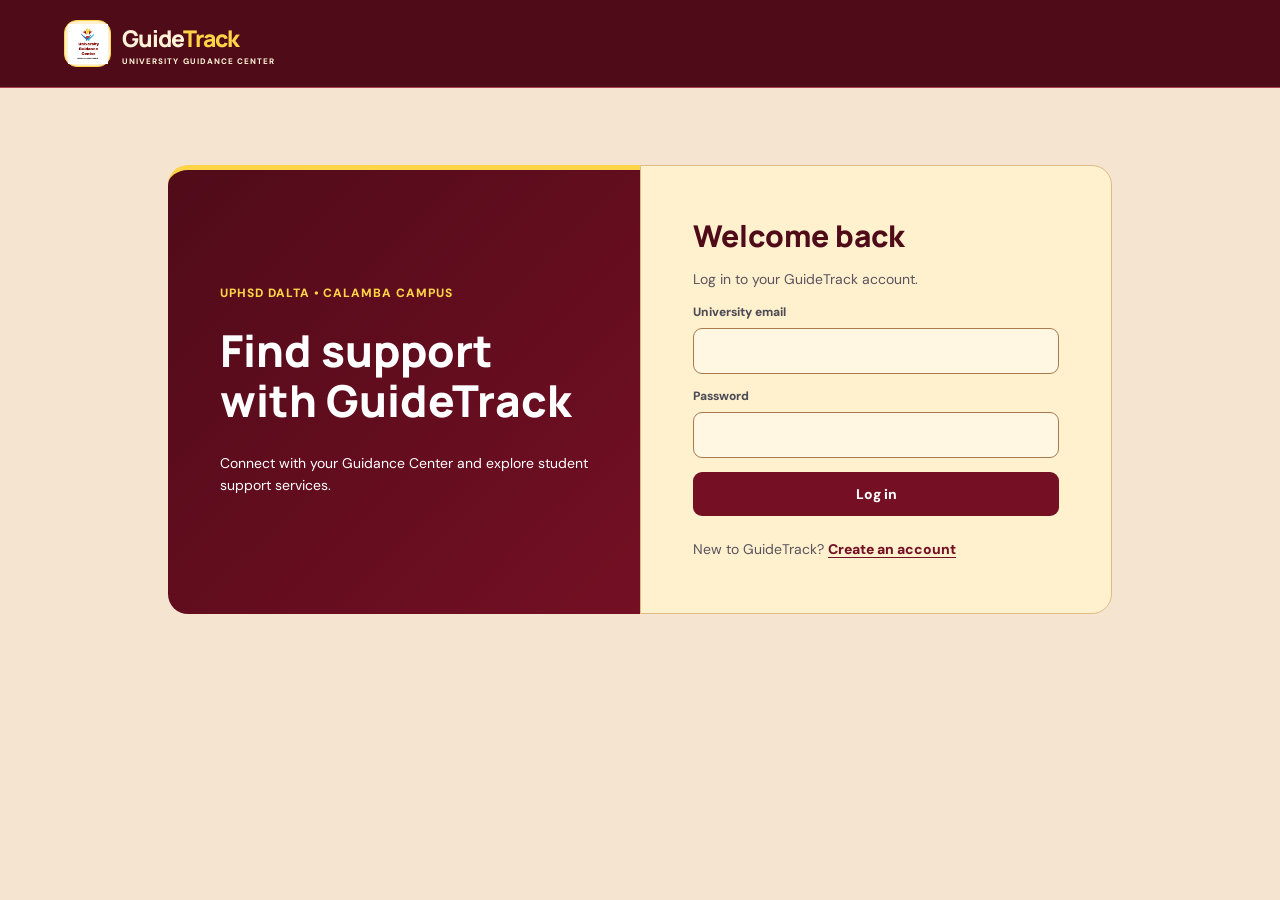
==== login.html @ 95c7043b "Require authenticated sessions before serving GuideTrack" ====
<!doctype html>
<html lang="en">
<head>
<meta charset="UTF-8">
<meta name="viewport" content="width=device-width, initial-scale=1">
<meta name="theme-color" content="#740f24">
<title>Log in | GuideTrack</title>
<meta name="description" content="GuideTrack guidance management portal for UPHSD Calamba">
<link rel="preconnect" href="https://fonts.googleapis.com">
<link rel="preconnect" href="https://fonts.gstatic.com" crossorigin>
<link href="https://fonts.googleapis.com/css2?family=DM+Sans:wght@400;500;600;700&family=Manrope:wght@400;500;600;700;800&display=swap" rel="stylesheet">
<link rel="stylesheet" href="styles.css?v=maroon-yellow">
  <link rel="stylesheet" href="auth.css"></head>
<body class="auth-page">
  <header class="auth-header">
    <a class="brand" href="index.html">
      <span class="brand-icon"><img src="guidance-logo.png" alt="" width="40" height="40"></span>
      <span><strong>Guide<span>Track</span></strong><small>UNIVERSITY GUIDANCE CENTER</small></span>
    </a>
  </header>
  <main class="auth-layout">
    <aside class="auth-campus">
      <p>UPHSD DALTA <span aria-hidden="true">&bull;</span> CALAMBA CAMPUS</p>
      <h2>Find support with GuideTrack</h2>
      <p>Connect with your Guidance Center and explore student support services.</p>
    </aside>
    <section class="auth-card" aria-labelledby="auth-title">
      <h1 id="auth-title">Welcome back</h1>
      <p class="auth-intro">Log in to your GuideTrack account.</p>
      <form id="auth-form" method="post" action="/auth/login">
        <div class="field">
          <label for="email">University email</label>
          <input id="email" name="email" type="email" autocomplete="email" required>
        </div>
        <div class="field">
          <label for="password">Password</label>
          <input id="password" name="password" type="password" autocomplete="current-password" required>
        </div>
        <button type="submit" class="btn maroon">Log in</button>
        <p id="auth-status" role="status" hidden></p>
      </form>
      <p class="auth-switch">New to GuideTrack? <a class="auth-link" href="signup.html">Create an account</a></p>
    </section>
  </main>
  <script src="auth.js?v=account" defer></script>
</body>
</html>
---- styles.css ----
:root {
  --maroon-deep: #500b19;
  --maroon: #740f24;
  --maroon-accent: #932039;
  --gold: #f2cb72;
  --gold-ink: #835813;
}
*{box-sizing:border-box}html{scroll-behavior:smooth}body{margin:0;background:#f7f7f8;color:#24252c;font-family:'DM Sans',sans-serif;font-size:14px}a{text-decoration:none;color:inherit}button,input,select,textarea{font:inherit}button{cursor:pointer}.app{min-height:100vh;display:flex}.sidebar{width:262px;flex:none;background:#fff;border-right:1px solid #ececf0;padding:29px 19px 18px;display:flex;flex-direction:column;position:sticky;top:0;height:100vh;z-index:10}.brand{display:flex;align-items:center;gap:11px;padding:0 5px}.brand-icon{height:47px;width:47px;border:1px solid #eee1e5;border-radius:13px;display:grid;place-items:center;background:#fff}.brand-icon img{width:40px;height:40px;object-fit:contain}.brand strong{font:800 23px Manrope,sans-serif;letter-spacing:-1px;color:var(--maroon)}.brand strong span{color:var(--gold-ink)}.brand small{display:block;color:#9a9ba4;font-size:8px;font-weight:800;letter-spacing:1.05px;margin-top:2px}.campus{margin:28px 4px 32px;background:#fbf5f6;color:var(--maroon);border-radius:8px;padding:12px;font-size:10px;font-weight:800;letter-spacing:.8px;text-align:center}.campus span{color:var(--gold-ink)}.nav-label{font-size:10px;color:#aaaab3;font-weight:800;letter-spacing:1.5px;margin:0 12px 13px}nav{display:grid;gap:6px}nav a{padding:13px 14px;border-radius:9px;color:#70717d;font-weight:700;display:flex;gap:13px;align-items:center}nav a span{font-size:20px;width:22px;text-align:center;font-weight:400}nav a:hover{background:#faf2f4;color:var(--maroon)}nav a.active{background:var(--maroon);color:#fff;box-shadow:0 6px 14px #740f2426}.side-bottom{margin-top:auto}.support{background:#faf1f3;border:1px solid #f2e2e7;border-radius:14px;padding:18px}.support-icon{font-size:25px;color:var(--maroon)}.support strong{display:block;color:var(--maroon-deep);font-size:13px;margin:7px 0}.support p{color:#877780;font-size:12px;line-height:1.6}.support a{color:var(--maroon);font-weight:800;font-size:12px}.support a span{margin-left:6px}.side-footer{font-size:10px;color:#aaa;text-align:center;margin-top:22px}.main-wrap{flex:1;min-width:0}.topbar{height:77px;background:#fff;border-bottom:1px solid #ececf0;display:flex;align-items:center;justify-content:space-between;padding:0 42px;gap:16px}.breadcrumbs{font-size:12px;color:#9b9ca5}.breadcrumbs span{margin:0 10px;color:#d3d3d9}.breadcrumbs strong{color:#444651}.top-right{display:flex;align-items:center;gap:18px}.preview-tag{font-size:10px;letter-spacing:1px;font-weight:800;color:#995d2d;background:#fff6e9;padding:8px 11px;border-radius:20px}.user-dot{width:35px;height:35px;border-radius:50%;display:grid;place-items:center;background:#f0e4e7;color:var(--maroon);font-weight:800}.menu{display:none;background:none;border:0;font-size:23px}.content{max-width:1500px;padding:36px 42px 65px;margin:auto;min-height:calc(100vh - 130px)}.eyebrow{color:var(--maroon-accent);font-size:11px;letter-spacing:1.8px;font-weight:800;text-transform:uppercase}.page-title{font:800 clamp(26px,3vw,35px) Manrope,sans-serif;letter-spacing:-1.2px;margin:8px 0}.subtitle{color:#858692;font-size:14px;line-height:1.7}.hero{min-height:274px;background:linear-gradient(110deg,var(--maroon-deep),var(--maroon) 70%,var(--maroon-accent));color:#fff;border-radius:20px;position:relative;overflow:hidden;padding:39px 44px;display:flex;align-items:center;margin-bottom:28px}.hero:before,.hero:after{content:'';position:absolute;border:1px solid #ffffff1c;border-radius:50%;width:470px;height:470px;right:-100px;top:-220px}.hero:after{width:330px;height:330px;right:50px;top:-130px}.hero-copy{position:relative;z-index:1;max-width:660px}.hero .eyebrow{color:var(--gold)}.hero h1{font:800 clamp(27px,3vw,39px) Manrope,sans-serif;letter-spacing:-1.2px;margin:12px 0}.hero p{color:#f4dce3;line-height:1.7;max-width:560px}.hero .btn{margin-top:13px}.btn{display:inline-flex;align-items:center;justify-content:center;gap:9px;border:0;border-radius:9px;padding:12px 17px;font-weight:800;font-size:12px;transition:.15s}.btn:hover{transform:translateY(-1px)}.btn.gold{background:var(--gold);color:var(--maroon-deep)}.btn.maroon{background:var(--maroon);color:#fff}.btn.light{background:#f9f0f2;color:var(--maroon)}.btn.outline{border:1px solid #e9dfe2;color:var(--maroon);background:#fff}.section-title{font:800 19px Manrope,sans-serif;letter-spacing:-.6px;margin:0}.section-heading{display:flex;justify-content:space-between;align-items:center;margin:31px 0 17px;gap:12px}.section-heading a{color:var(--maroon);font-weight:800;font-size:12px}.grid{display:grid;gap:17px}.grid.three{grid-template-columns:repeat(3,minmax(0,1fr))}.grid.four{grid-template-columns:repeat(4,minmax(0,1fr))}.tile,.panel{background:#fff;border:1px solid #ebebef;border-radius:14px;padding:23px;box-shadow:0 4px 14px #20202a05}.tile{display:block;transition:.2s}.tile:hover{border-color:#e6c6ce;transform:translateY(-3px);box-shadow:0 12px 24px #20202a0b}.tile-icon{width:43px;height:43px;background:#f9eff2;color:var(--maroon-accent);border-radius:11px;display:grid;place-items:center;font-size:24px;margin-bottom:20px}.tile h3{font:800 15px Manrope,sans-serif;margin:0 0 9px}.tile p{font-size:12px;color:#92939c;line-height:1.7;margin:0}.tile .arrow{display:block;color:var(--maroon-accent);font-size:20px;margin-top:13px}.two-col{display:grid;grid-template-columns:1.3fr 1fr;gap:18px}.announcement{display:flex;gap:15px;align-items:start;padding:17px 0;border-bottom:1px solid #f0f0f2}.announcement:last-child{border:0}.announcement .date{background:#fbf2f4;color:var(--maroon);padding:9px;border-radius:8px;font-size:11px;text-align:center;font-weight:800;min-width:52px}.announcement strong{display:block;font-size:13px}.announcement p{color:#92939c;font-size:12px;line-height:1.6;margin:6px 0}.steps{display:grid;gap:15px}.step{display:flex;align-items:start;gap:14px}.step b{background:#f8eef1;color:var(--maroon);border-radius:9px;padding:10px 14px}.step strong{display:block;margin:2px 0 4px}.step p{margin:0;color:#92939c;font-size:12px;line-height:1.6}.team-grid{display:grid;grid-template-columns:repeat(4,minmax(0,1fr));gap:19px}.person{background:#fff;border:1px solid #ededf0;border-radius:15px;overflow:hidden}.portrait{height:260px;background:#f4edf0;overflow:hidden}.portrait img{width:100%;height:100%;object-fit:cover;object-position:center top}.person-body{padding:18px}.person-body h3{font:800 14px Manrope,sans-serif;margin:0 0 7px;line-height:1.5}.role{font-size:12px;font-weight:800;color:var(--maroon-accent)}.person-body p{font-size:11px;color:#8b8b95;line-height:1.65;min-height:32px}.person .btn{width:100%;margin-top:8px}.form-grid{display:grid;grid-template-columns:1fr 1fr;gap:17px}.field{display:grid;gap:8px}.field.full{grid-column:1/-1}.field label{font-size:12px;color:#4c4b55;font-weight:800}.field input,.field select,.field textarea{border:1px solid #e4e3e9;border-radius:9px;padding:13px;background:#fff;outline:none;width:100%;color:#353541}.field input:focus,.field select:focus,.field textarea:focus{border-color:var(--maroon-accent);box-shadow:0 0 0 3px #93203926}.field textarea{min-height:110px;resize:vertical}.note{border-radius:10px;padding:13px 16px;background:#fff7e9;color:#906a31;font-size:12px;line-height:1.6;margin:20px 0}.empty{padding:30px;text-align:center;color:#96969f;border:1px dashed #dedee3;border-radius:12px;background:#fff}.page-intro{margin-bottom:26px}.footer{border-top:1px solid #eee;padding:22px 42px;color:#a4a4ac;font-size:11px;display:flex;justify-content:space-between;gap:15px}#toast{position:fixed;right:24px;bottom:24px;background:#342b30;color:white;padding:14px 20px;border-radius:11px;box-shadow:0 12px 35px #0002;display:none;z-index:99;max-width:350px}.resources{display:grid;grid-template-columns:repeat(2,1fr);gap:16px}.resource{padding:20px;border:1px solid #eee;background:#fff;border-radius:13px}.resource h3{font:800 15px Manrope;margin:0 0 9px}.resource p{color:#888;font-size:12px;line-height:1.6}@media(max-width:1100px){.team-grid{grid-template-columns:repeat(2,1fr)}.grid.three{grid-template-columns:repeat(2,1fr)}}@media(max-width:760px){.sidebar{position:fixed;transform:translateX(-105%);transition:.2s;box-shadow:0 10px 50px #0002}.sidebar.open{transform:translateX(0)}.menu{display:block}.topbar{padding:0 18px;height:66px}.breadcrumbs{flex:1}.content{padding:23px 17px 45px}.hero{padding:29px 24px;min-height:300px}.hero h1{font-size:29px}.grid.three,.two-col,.team-grid,.form-grid,.resources{grid-template-columns:1fr}.field.full{grid-column:auto}.portrait{height:350px}.footer{padding:18px;display:block;line-height:1.7}.preview-tag{display:none}}
/* GuideTrack brand surfaces shared by the workspace and account pages. */
:root {
  --gold: #ffd447;
  --gold-ink: #714701;
  --canvas: #f5e5d0;
  --surface: #fff0ce;
  --surface-muted: #f7ddb0;
  --surface-border: #dfba86;
  --maroon-border: #a94054;
  --on-maroon: #fff2d6;
}

body { background: var(--canvas); }

.sidebar, .topbar, .footer, .auth-page .auth-header {
  background: var(--maroon-deep);
  color: var(--on-maroon);
  border-color: var(--maroon-border);
}

.sidebar .brand strong, .auth-header .brand strong, .breadcrumbs strong { color: var(--on-maroon); }
.sidebar .brand strong span, .auth-header .brand strong span, .auth-header .auth-link { color: var(--gold); }
.sidebar .brand small, .auth-page .auth-header .brand small,
.sidebar .nav-label, .sidebar .side-footer, .breadcrumbs, .breadcrumbs span {
  color: var(--on-maroon);
}
.brand-icon { background: var(--surface); border-color: var(--gold); }
.campus { background: var(--gold); color: var(--maroon-deep); }
.campus span { color: inherit; }

.sidebar nav a { color: var(--on-maroon); }
.sidebar nav a:hover { background: var(--maroon); color: var(--on-maroon); }
.sidebar nav a.active { background: var(--gold); color: var(--maroon-deep); }
.menu { color: var(--on-maroon); }
.topbar .btn.maroon { background: var(--gold); color: var(--maroon-deep); }

.support {
  background: var(--maroon);
  border-color: var(--maroon-border);
}
.support strong, .support p { color: var(--on-maroon); }
.support a, .support-icon { color: var(--gold); }

.tile, .panel, .person, .resource, .empty, .auth-page .auth-card {
  background: var(--surface);
  border-color: var(--surface-border);
}

.btn.light, .btn.outline, .preview-tag, .announcement .date, .step b, .tile-icon, .visit-card .visit-status {
  background: var(--surface-muted);
  color: var(--maroon-deep);
  border-color: var(--surface-border);
}

.field input, .field select, .field textarea { background: #fff7e2; border-color: #a87a4d; }
.field input::placeholder, .field textarea::placeholder { color: #67544b; }
.tile p, .announcement p, .step p, .person-body p, .resource p, .subtitle, .empty { color: #654d48; }
.page-title, .section-title { color: var(--maroon-deep); }

body.auth-page { background: var(--canvas); }
.auth-page .auth-campus { border-top: 5px solid var(--gold); }

:focus-visible { outline: 3px solid var(--maroon-accent); outline-offset: 3px; }
.sidebar :focus-visible, .topbar :focus-visible, .auth-header :focus-visible {
  outline-color: var(--gold);
}
---- auth.css ----
.auth-page {
  min-height: 100vh;
  background: #fbf6f7;
}

.auth-header {
  display: flex;
  align-items: center;
  justify-content: space-between;
  flex-wrap: wrap;
  gap: 16px;
  padding: 20px clamp(20px, 5vw, 72px);
  background: white;
  border-bottom: 1px solid #eee1e5;
}

.auth-header .brand { padding: 0; }
.auth-header .brand small { color: #66636d; }
.auth-link { color: var(--maroon); font-weight: 800; text-decoration: underline; text-underline-offset: 3px; }

.auth-layout {
  display: grid;
  grid-template-columns: 1fr 1fr;
  max-width: 980px;
  margin: clamp(24px, 6vw, 88px) auto;
  padding: 0 18px;
}

.auth-campus, .auth-card { padding: clamp(24px, 5vw, 52px); }
.auth-campus {
  display: flex;
  flex-direction: column;
  justify-content: center;
  background: linear-gradient(135deg, var(--maroon-deep), var(--maroon));
  color: white;
  border-radius: 20px 0 0 20px;
}

.auth-campus p:first-child {
  color: var(--gold);
  font-size: 12px;
  font-weight: 800;
  letter-spacing: .08em;
}
.auth-campus h2 {
  margin: 12px 0;
  font: 800 clamp(26px, 4vw, 44px)/1.15 Manrope, sans-serif;
}
.auth-campus p:last-child { line-height: 1.6; }

.auth-card { background: white; border: 1px solid #eee1e5; border-radius: 0 20px 20px 0; }
.auth-card h1 { margin: 0; color: var(--maroon-deep); font: 800 30px/1.2 Manrope, sans-serif; }
.auth-intro, .auth-switch, .auth-hint { color: #59535e; line-height: 1.6; }
.auth-card .note { color: #6e4a17; }
.auth-card form { display: grid; gap: 14px; }
.auth-card .btn { min-height: 44px; font-size: 14px; }
.auth-hint { margin: -8px 0 0; font-size: 12px; }
.auth-switch { margin: 22px 0 0; }
#auth-status { margin: 0; color: var(--maroon); font-weight: 700; }

@media (max-width: 700px) {
  .auth-layout { grid-template-columns: 1fr; }
  .auth-campus { border-radius: 16px 16px 0 0; }
  .auth-campus p:last-child { margin-bottom: 0; }
  .auth-card { border-radius: 0 0 16px 16px; }
}
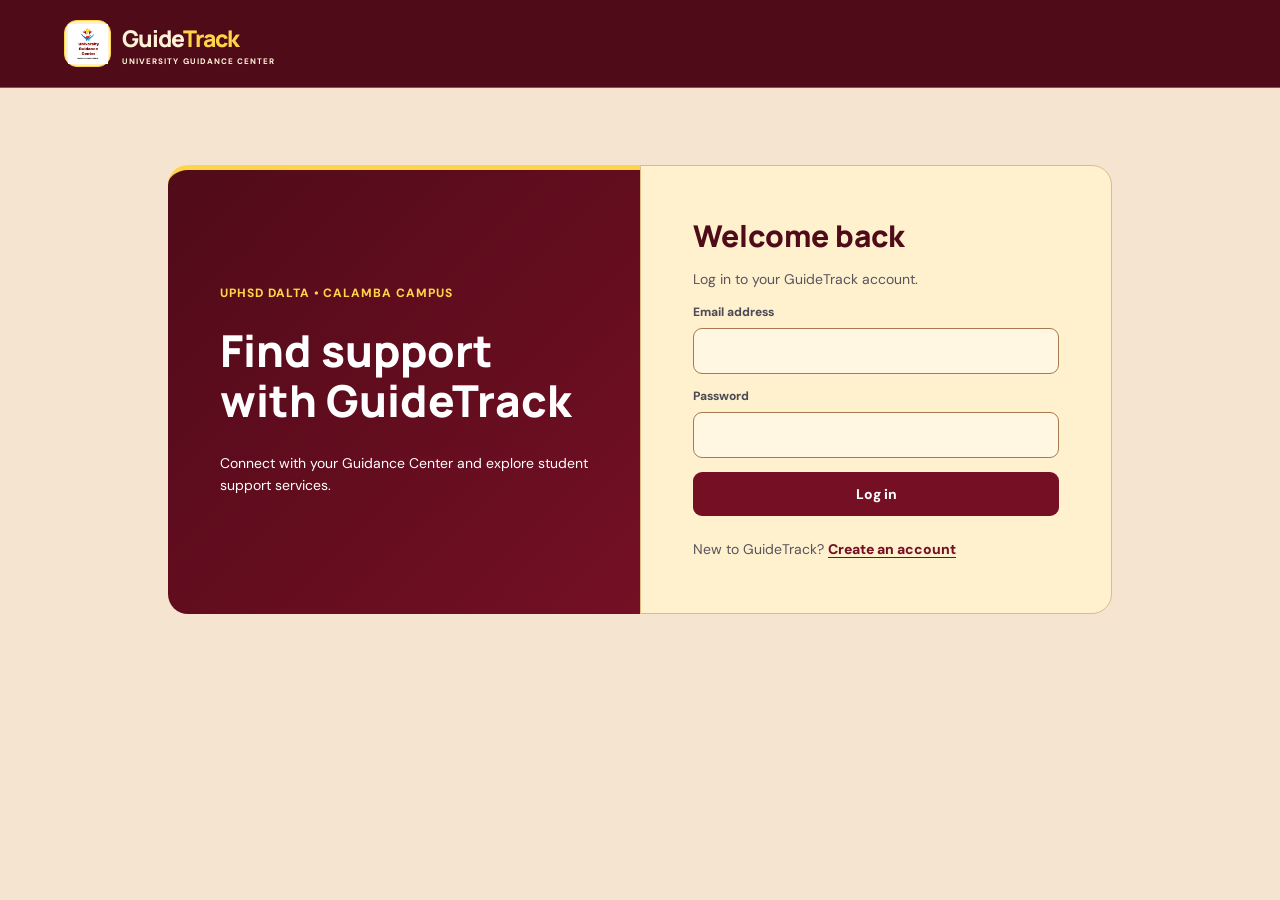
==== commit 81af5aef: "Clarify that GuideTrack accepts regular email addresses" ====
--- a/login.html
+++ b/login.html
@@ -29,7 +29,7 @@
       <p class="auth-intro">Log in to your GuideTrack account.</p>
       <form id="auth-form" method="post" action="/auth/login">
         <div class="field">
-          <label for="email">University email</label>
+          <label for="email">Email address</label>
           <input id="email" name="email" type="email" autocomplete="email" required>
         </div>
         <div class="field">
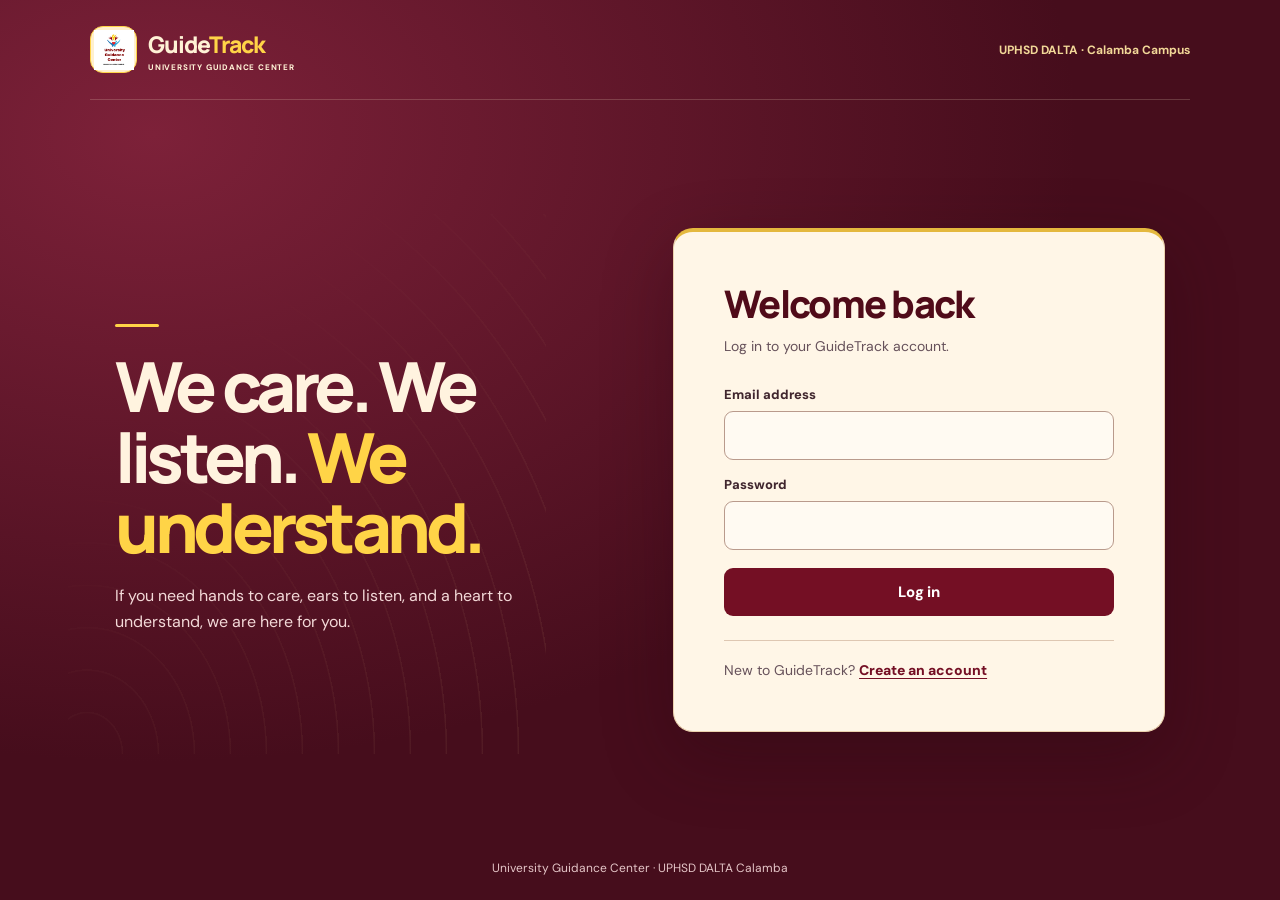
==== commit f51a4865: "Polish GuideTrack login and signup layouts" ====
--- a/login.html
+++ b/login.html
@@ -10,19 +10,20 @@
 <link rel="preconnect" href="https://fonts.gstatic.com" crossorigin>
 <link href="https://fonts.googleapis.com/css2?family=DM+Sans:wght@400;500;600;700&family=Manrope:wght@400;500;600;700;800&display=swap" rel="stylesheet">
 <link rel="stylesheet" href="styles.css?v=maroon-yellow">
-  <link rel="stylesheet" href="auth.css"></head>
+  <link rel="stylesheet" href="auth.css?v=account-design">
+</head>
 <body class="auth-page">
   <header class="auth-header">
-    <a class="brand" href="index.html">
+    <a class="brand" href="/login.html">
       <span class="brand-icon"><img src="guidance-logo.png" alt="" width="40" height="40"></span>
       <span><strong>Guide<span>Track</span></strong><small>UNIVERSITY GUIDANCE CENTER</small></span>
     </a>
+    <p class="auth-campus-name">UPHSD DALTA &middot; Calamba Campus</p>
   </header>
   <main class="auth-layout">
     <aside class="auth-campus">
-      <p>UPHSD DALTA <span aria-hidden="true">&bull;</span> CALAMBA CAMPUS</p>
-      <h2>Find support with GuideTrack</h2>
-      <p>Connect with your Guidance Center and explore student support services.</p>
+      <h2>We care. We listen. <em>We understand.</em></h2>
+      <p>If you need hands to care, ears to listen, and a heart to understand, we are here for you.</p>
     </aside>
     <section class="auth-card" aria-labelledby="auth-title">
       <h1 id="auth-title">Welcome back</h1>
@@ -42,6 +43,7 @@
       <p class="auth-switch">New to GuideTrack? <a class="auth-link" href="signup.html">Create an account</a></p>
     </section>
   </main>
+  <footer class="auth-footer">University Guidance Center &middot; UPHSD DALTA Calamba</footer>
   <script src="auth.js?v=account" defer></script>
 </body>
 </html>
--- a/auth.css
+++ b/auth.css
@@ -1,66 +1,123 @@
-.auth-page {
+body.auth-page {
   min-height: 100vh;
-  background: #fbf6f7;
+  display: flex;
+  flex-direction: column;
+  background: #460d1c;
+  background-image: radial-gradient(ellipse at 12% 15%, #7d2139 0%, transparent 58%);
+  color: #291a20;
 }
 
-.auth-header {
+.auth-page .auth-header {
+  width: min(100% - 48px, 1100px);
+  margin-inline: auto;
   display: flex;
   align-items: center;
   justify-content: space-between;
-  flex-wrap: wrap;
   gap: 16px;
-  padding: 20px clamp(20px, 5vw, 72px);
-  background: white;
-  border-bottom: 1px solid #eee1e5;
+  padding: 26px 0;
+  background: transparent;
+  border-bottom: 1px solid #fff0ce30;
 }
 
 .auth-header .brand { padding: 0; }
-.auth-header .brand small { color: #66636d; }
-.auth-link { color: var(--maroon); font-weight: 800; text-decoration: underline; text-underline-offset: 3px; }
+.auth-header .brand small { letter-spacing: .1em; }
+.auth-campus-name { margin: 0; color: #f2d898; font-weight: 700; font-size: 12px; }
 
 .auth-layout {
   display: grid;
-  grid-template-columns: 1fr 1fr;
-  max-width: 980px;
-  margin: clamp(24px, 6vw, 88px) auto;
-  padding: 0 18px;
+  grid-template-columns: minmax(0, 1fr) minmax(0, 1.05fr);
+  align-items: center;
+  gap: clamp(32px, 7vw, 105px);
+  width: min(100% - 48px, 1050px);
+  margin: auto;
+  padding-block: clamp(28px, 5vw, 72px);
 }
 
-.auth-campus, .auth-card { padding: clamp(24px, 5vw, 52px); }
-.auth-campus {
-  display: flex;
-  flex-direction: column;
-  justify-content: center;
-  background: linear-gradient(135deg, var(--maroon-deep), var(--maroon));
-  color: white;
-  border-radius: 20px 0 0 20px;
+.auth-page .auth-campus {
+  position: relative;
+  isolation: isolate;
+  border-top: 0;
+  color: #fff0e5;
+  padding-block: 40px;
 }
 
-.auth-campus p:first-child {
-  color: var(--gold);
-  font-size: 12px;
-  font-weight: 800;
-  letter-spacing: .08em;
+.auth-campus::before {
+  content: '';
+  display: block;
+  width: 44px;
+  height: 3px;
+  border-radius: 3px;
+  margin-bottom: 24px;
+  background: var(--gold);
 }
+
+.auth-campus::after {
+  content: '';
+  position: absolute;
+  z-index: -1;
+  inset: -18% 8% -20% -10%;
+  pointer-events: none;
+  background: repeating-radial-gradient(ellipse at 4% 100%, transparent 0 34px, #f9d49214 35px 36px);
+  mask-image: linear-gradient(135deg, transparent 24%, #000);
+}
+
 .auth-campus h2 {
-  margin: 12px 0;
-  font: 800 clamp(26px, 4vw, 44px)/1.15 Manrope, sans-serif;
+  max-width: 9ch;
+  margin: 0 0 20px;
+  color: #fff3df;
+  font: 800 clamp(40px, 5.4vw, 76px)/1.02 Manrope, sans-serif;
+  letter-spacing: -.065em;
 }
-.auth-campus p:last-child { line-height: 1.6; }
 
-.auth-card { background: white; border: 1px solid #eee1e5; border-radius: 0 20px 20px 0; }
-.auth-card h1 { margin: 0; color: var(--maroon-deep); font: 800 30px/1.2 Manrope, sans-serif; }
-.auth-intro, .auth-switch, .auth-hint { color: #59535e; line-height: 1.6; }
-.auth-card .note { color: #6e4a17; }
-.auth-card form { display: grid; gap: 14px; }
-.auth-card .btn { min-height: 44px; font-size: 14px; }
-.auth-hint { margin: -8px 0 0; font-size: 12px; }
-.auth-switch { margin: 22px 0 0; }
-#auth-status { margin: 0; color: var(--maroon); font-weight: 700; }
+.auth-campus h2 em { color: var(--gold); font-style: normal; }
+.auth-campus p { max-width: 37ch; margin: 0; color: #f3d9d8; font-size: 16px; line-height: 1.65; }
 
-@media (max-width: 700px) {
-  .auth-layout { grid-template-columns: 1fr; }
-  .auth-campus { border-radius: 16px 16px 0 0; }
-  .auth-campus p:last-child { margin-bottom: 0; }
-  .auth-card { border-radius: 0 0 16px 16px; }
+.auth-page .auth-card {
+  min-width: 0;
+  padding: clamp(24px, 4vw, 50px);
+  background: #fff6e7;
+  border: 1px solid #ebd2ae;
+  border-top: 4px solid #e4b83e;
+  border-radius: 20px;
+  box-shadow: 0 24px 70px #26071055;
 }
+
+.auth-card h1 {
+  margin: 0;
+  color: var(--maroon-deep);
+  font: 800 clamp(27px, 4vw, 38px)/1.15 Manrope, sans-serif;
+  letter-spacing: -.045em;
+}
+.auth-intro, .auth-switch, .auth-hint { color: #66515a; line-height: 1.6; }
+.auth-intro { margin: 10px 0 28px; }
+.auth-card form { display: grid; gap: 16px; }
+.auth-name-fields { display: grid; grid-template-columns: repeat(2, minmax(0, 1fr)); gap: 12px; }
+.auth-card .field label { color: #40262e; font-size: 13px; }
+.auth-card .field input {
+  min-height: 48px;
+  min-width: 0;
+  font-size: 16px;
+  background: #fffaf2;
+  border-color: #b99a8c;
+}
+.auth-card .field input:focus { border-color: var(--maroon); box-shadow: 0 0 0 3px #740f2420; }
+.auth-card .btn.maroon { min-height: 48px; margin-top: 2px; font-size: 15px; }
+.auth-card .btn.maroon:hover { background: var(--maroon-deep); transform: none; }
+.auth-hint { margin: -9px 0 0; font-size: 12px; }
+.auth-switch { margin: 24px 0 0; padding-top: 18px; border-top: 1px solid #dec7b2; }
+.auth-link { color: var(--maroon); font-weight: 800; text-decoration: underline; text-underline-offset: 3px; }
+#auth-status { margin: 0; padding: 12px; border-radius: 8px; background: #f8e5e7; color: #74172e; line-height: 1.5; }
+.auth-footer { margin: 0; padding: 0 24px 24px; text-align: center; color: #e5c6c8; font-size: 12px; }
+
+@media (max-width: 720px) {
+  .auth-layout { grid-template-columns: 1fr; gap: 20px; max-width: 490px; }
+  .auth-page .auth-campus { padding-block: 0; }
+  .auth-campus::before, .auth-campus::after, .auth-campus p { display: none; }
+  .auth-campus h2 { max-width: none; margin: 0; font-size: clamp(23px, 5.8vw, 38px); letter-spacing: -.035em; }
+  .auth-page .auth-header { padding-block: 16px; }
+  .auth-campus-name { display: none; }
+}
+
+@media (max-width: 380px) {
+  .auth-name-fields { grid-template-columns: 1fr; }
+}
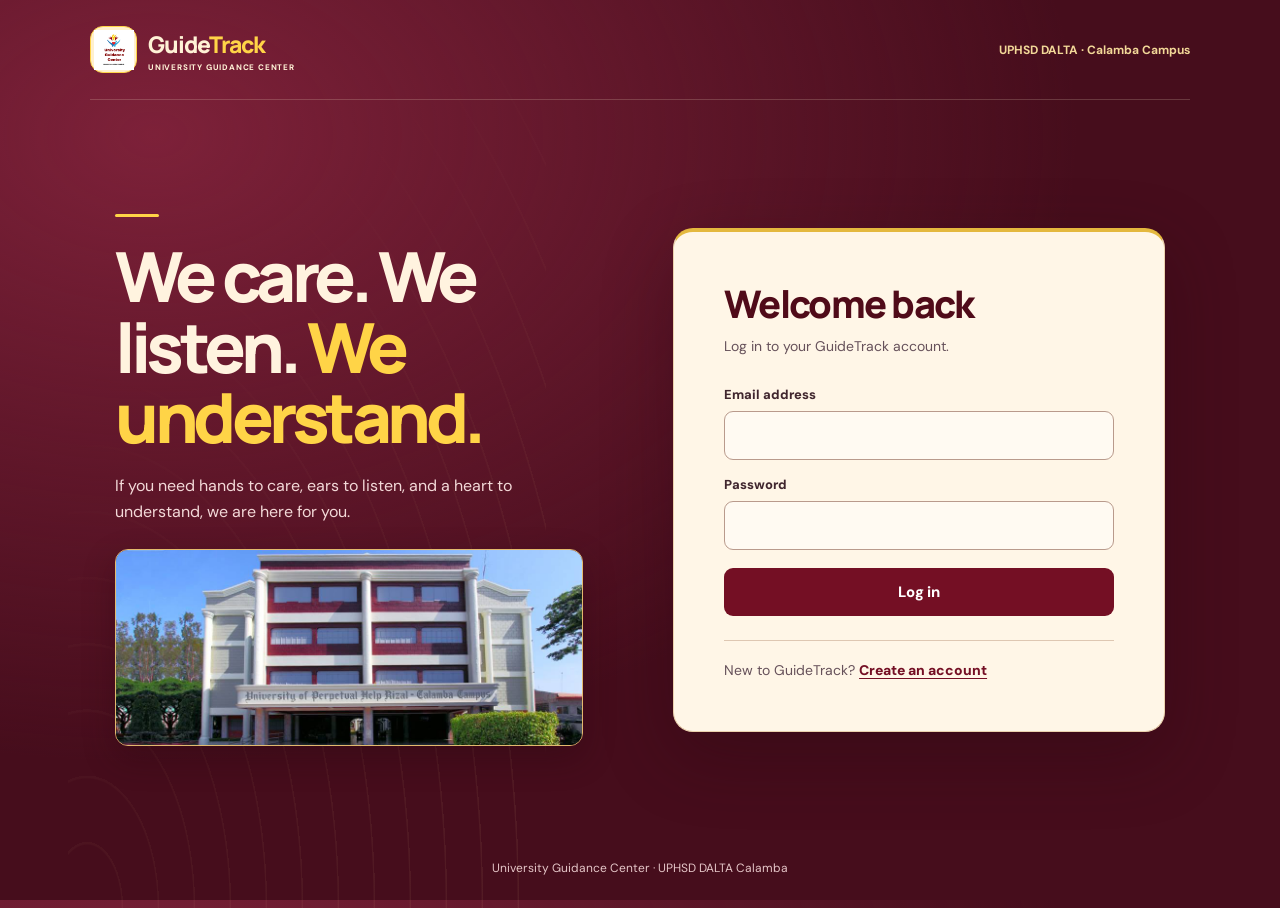
==== commit 4487ea0a: "Feature the Calamba campus photo on login" ====
--- a/login.html
+++ b/login.html
@@ -10,7 +10,7 @@
 <link rel="preconnect" href="https://fonts.gstatic.com" crossorigin>
 <link href="https://fonts.googleapis.com/css2?family=DM+Sans:wght@400;500;600;700&family=Manrope:wght@400;500;600;700;800&display=swap" rel="stylesheet">
 <link rel="stylesheet" href="styles.css?v=maroon-yellow">
-  <link rel="stylesheet" href="auth.css?v=account-design">
+  <link rel="stylesheet" href="auth.css?v=campus-photo">
 </head>
 <body class="auth-page">
   <header class="auth-header">
@@ -24,6 +24,8 @@
     <aside class="auth-campus">
       <h2>We care. We listen. <em>We understand.</em></h2>
       <p>If you need hands to care, ears to listen, and a heart to understand, we are here for you.</p>
+      <img class="auth-campus-photo" src="calamba-campus.jpg" width="960" height="400"
+        alt="Front entrance of the University of Perpetual Help Calamba campus">
     </aside>
     <section class="auth-card" aria-labelledby="auth-title">
       <h1 id="auth-title">Welcome back</h1>
@@ -44,6 +46,6 @@
     </section>
   </main>
   <footer class="auth-footer">University Guidance Center &middot; UPHSD DALTA Calamba</footer>
-  <script src="auth.js?v=account" defer></script>
+  <script src="auth.js?v=cloudflare-accounts" defer></script>
 </body>
 </html>
--- a/auth.css
+++ b/auth.css
@@ -121,3 +121,17 @@
 @media (max-width: 380px) {
   .auth-name-fields { grid-template-columns: 1fr; }
 }
+
+.auth-campus-photo {
+  display: block;
+  width: 100%;
+  height: auto;
+  margin-top: 24px;
+  border: 1px solid #e2b96e;
+  border-radius: 13px;
+  box-shadow: 0 12px 32px #26071055;
+}
+
+@media (max-width: 720px) {
+  .auth-campus-photo { margin-top: 12px; }
+}
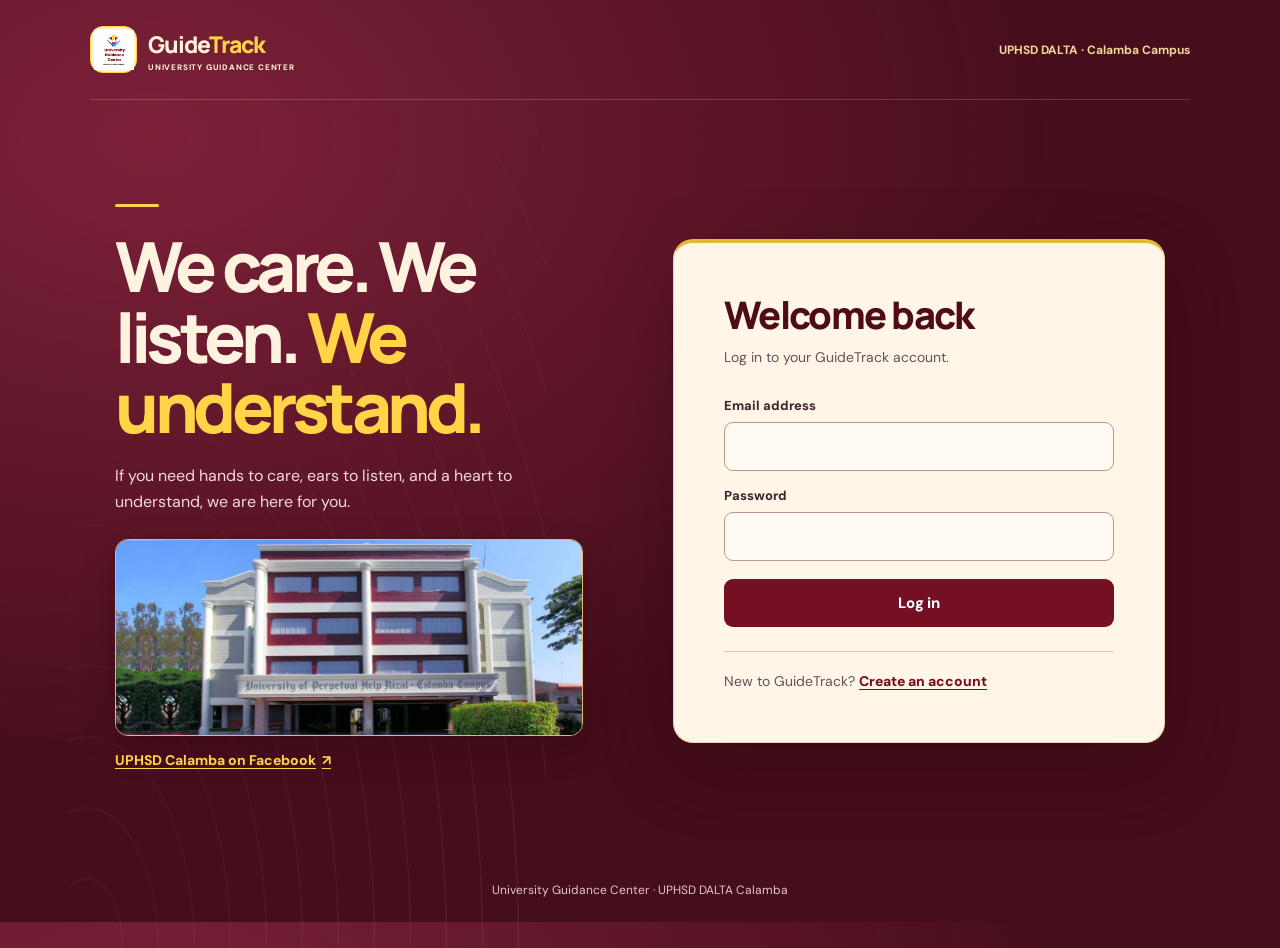
==== commit 1094e9f2: "Link the Calamba campus Facebook page on login" ====
--- a/login.html
+++ b/login.html
@@ -10,7 +10,7 @@
 <link rel="preconnect" href="https://fonts.gstatic.com" crossorigin>
 <link href="https://fonts.googleapis.com/css2?family=DM+Sans:wght@400;500;600;700&family=Manrope:wght@400;500;600;700;800&display=swap" rel="stylesheet">
 <link rel="stylesheet" href="styles.css?v=maroon-yellow">
-  <link rel="stylesheet" href="auth.css?v=campus-photo">
+  <link rel="stylesheet" href="auth.css?v=campus-social">
 </head>
 <body class="auth-page">
   <header class="auth-header">
@@ -26,6 +26,8 @@
       <p>If you need hands to care, ears to listen, and a heart to understand, we are here for you.</p>
       <img class="auth-campus-photo" src="calamba-campus.jpg" width="960" height="400"
         alt="Front entrance of the University of Perpetual Help Calamba campus">
+      <a class="auth-campus-social" href="https://www.facebook.com/perpetualcalambaofficial"
+        target="_blank" rel="noopener noreferrer">UPHSD Calamba on Facebook <span aria-hidden="true">&nearr;</span></a>
     </aside>
     <section class="auth-card" aria-labelledby="auth-title">
       <h1 id="auth-title">Welcome back</h1>
--- a/auth.css
+++ b/auth.css
@@ -135,3 +135,16 @@
 @media (max-width: 720px) {
   .auth-campus-photo { margin-top: 12px; }
 }
+
+.auth-campus-social {
+  display: inline-flex;
+  align-items: center;
+  gap: 6px;
+  min-height: 36px;
+  margin-top: 6px;
+  color: var(--gold);
+  font-weight: 700;
+  text-decoration: underline;
+  text-underline-offset: 3px;
+}
+.auth-campus-social:focus-visible { outline-color: var(--gold); }
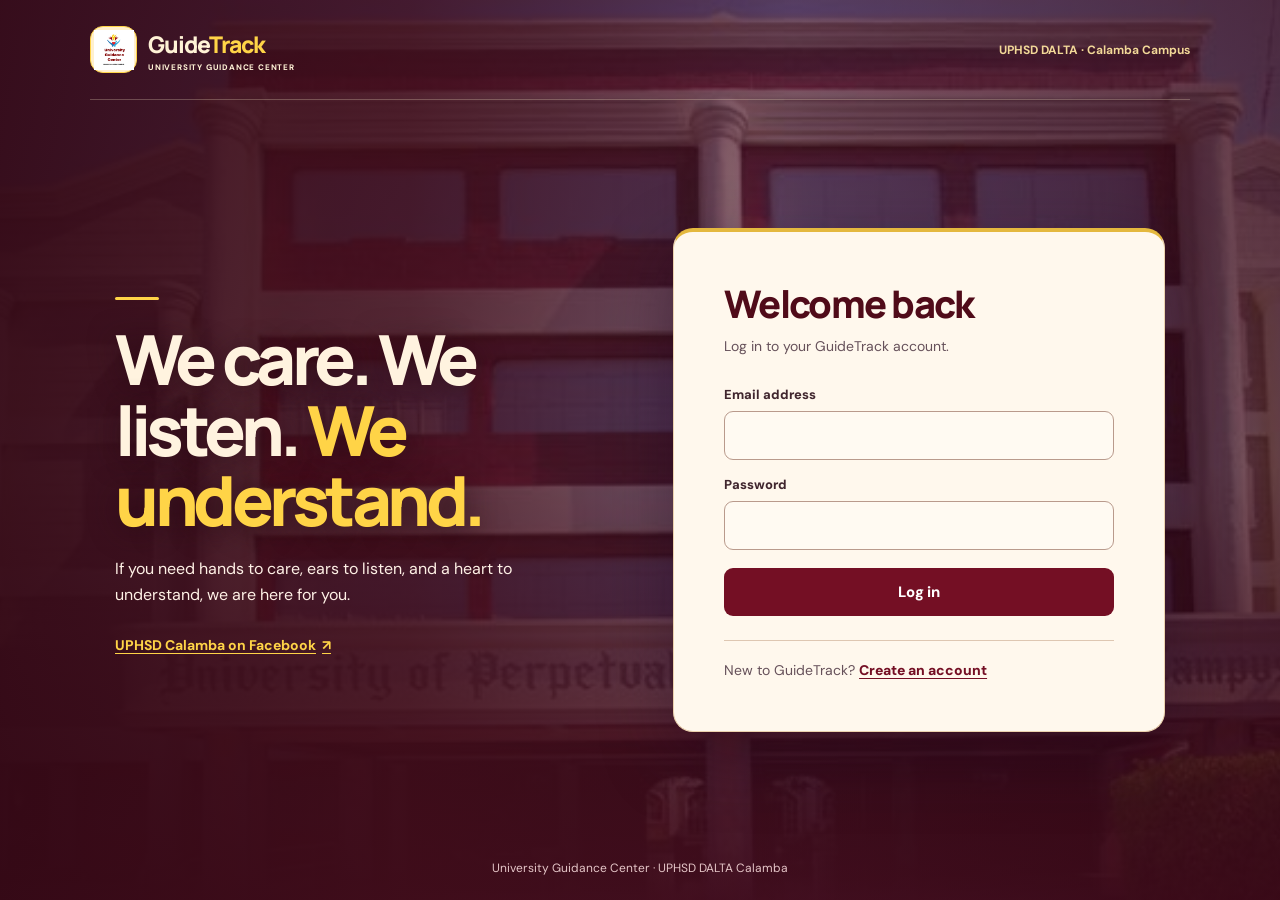
==== commit 39a94beb: "Use a campus photo gradient on the GuideTrack login" ====
--- a/login.html
+++ b/login.html
@@ -10,9 +10,9 @@
 <link rel="preconnect" href="https://fonts.gstatic.com" crossorigin>
 <link href="https://fonts.googleapis.com/css2?family=DM+Sans:wght@400;500;600;700&family=Manrope:wght@400;500;600;700;800&display=swap" rel="stylesheet">
 <link rel="stylesheet" href="styles.css?v=maroon-yellow">
-  <link rel="stylesheet" href="auth.css?v=campus-social">
+  <link rel="stylesheet" href="auth.css?v=campus-background">
 </head>
-<body class="auth-page">
+<body class="auth-page auth-campus-login">
   <header class="auth-header">
     <a class="brand" href="/login.html">
       <span class="brand-icon"><img src="guidance-logo.png" alt="" width="40" height="40"></span>
@@ -24,8 +24,6 @@
     <aside class="auth-campus">
       <h2>We care. We listen. <em>We understand.</em></h2>
       <p>If you need hands to care, ears to listen, and a heart to understand, we are here for you.</p>
-      <img class="auth-campus-photo" src="calamba-campus.jpg" width="960" height="400"
-        alt="Front entrance of the University of Perpetual Help Calamba campus">
       <a class="auth-campus-social" href="https://www.facebook.com/perpetualcalambaofficial"
         target="_blank" rel="noopener noreferrer">UPHSD Calamba on Facebook <span aria-hidden="true">&nearr;</span></a>
     </aside>
--- a/auth.css
+++ b/auth.css
@@ -122,20 +122,6 @@
   .auth-name-fields { grid-template-columns: 1fr; }
 }
 
-.auth-campus-photo {
-  display: block;
-  width: 100%;
-  height: auto;
-  margin-top: 24px;
-  border: 1px solid #e2b96e;
-  border-radius: 13px;
-  box-shadow: 0 12px 32px #26071055;
-}
-
-@media (max-width: 720px) {
-  .auth-campus-photo { margin-top: 12px; }
-}
-
 .auth-campus-social {
   display: inline-flex;
   align-items: center;
@@ -148,3 +134,36 @@
   text-underline-offset: 3px;
 }
 .auth-campus-social:focus-visible { outline-color: var(--gold); }
+
+body.auth-campus-login {
+  background-color: #3b0918;
+  background-image:
+    linear-gradient(90deg, #350916f5 0%, #410d1bd9 32%, #4c112585 62%, #3b0918b8 100%),
+    linear-gradient(0deg, #350916ef 0%, transparent 48%, #3509165e 100%),
+    url("calamba-campus.jpg");
+  background-position: center, center, center 46%;
+  background-repeat: no-repeat;
+  background-size: cover;
+}
+
+.auth-campus-login .auth-header { border-bottom-color: #fff0ce42; }
+.auth-campus-login .auth-campus::after { content: none; }
+.auth-campus-login .auth-campus h2 { max-width: 11ch; text-shadow: 0 3px 28px #260710aa; }
+.auth-campus-login .auth-campus p { color: #fff1e6; }
+.auth-campus-login .auth-campus-social { margin-top: 18px; }
+.auth-campus-login .auth-card {
+  background: #fff8ed;
+  box-shadow: 0 24px 70px #1e061d69;
+}
+
+@media (max-width: 720px) {
+  body.auth-campus-login {
+    background-image:
+      linear-gradient(180deg, #350916a6 0%, #410d1bbf 26%, #350916 82%),
+      url("calamba-campus.jpg");
+    background-position: center, center top;
+  }
+
+  .auth-campus-login .auth-campus h2 { max-width: 20ch; }
+  .auth-campus-login .auth-campus-social { margin-top: 8px; }
+}
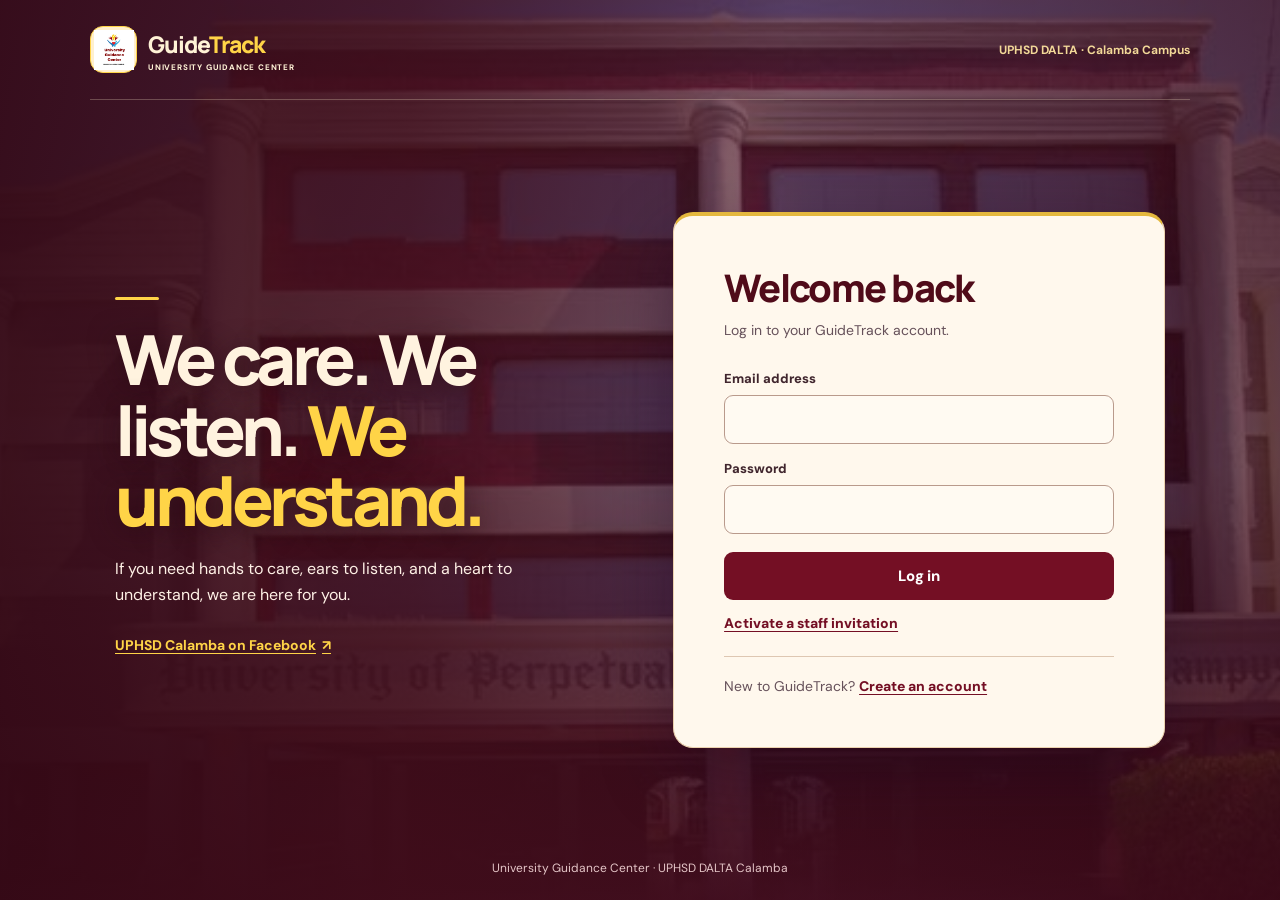
==== commit 9c4fe2a8: "Add verified staff access and live guidance scheduling" ====
--- a/login.html
+++ b/login.html
@@ -42,6 +42,7 @@
         <button type="submit" class="btn maroon">Log in</button>
         <p id="auth-status" role="status" hidden></p>
       </form>
+      <p><a class="auth-link" href="staff-activate.html">Activate a staff invitation</a></p>
       <p class="auth-switch">New to GuideTrack? <a class="auth-link" href="signup.html">Create an account</a></p>
     </section>
   </main>
